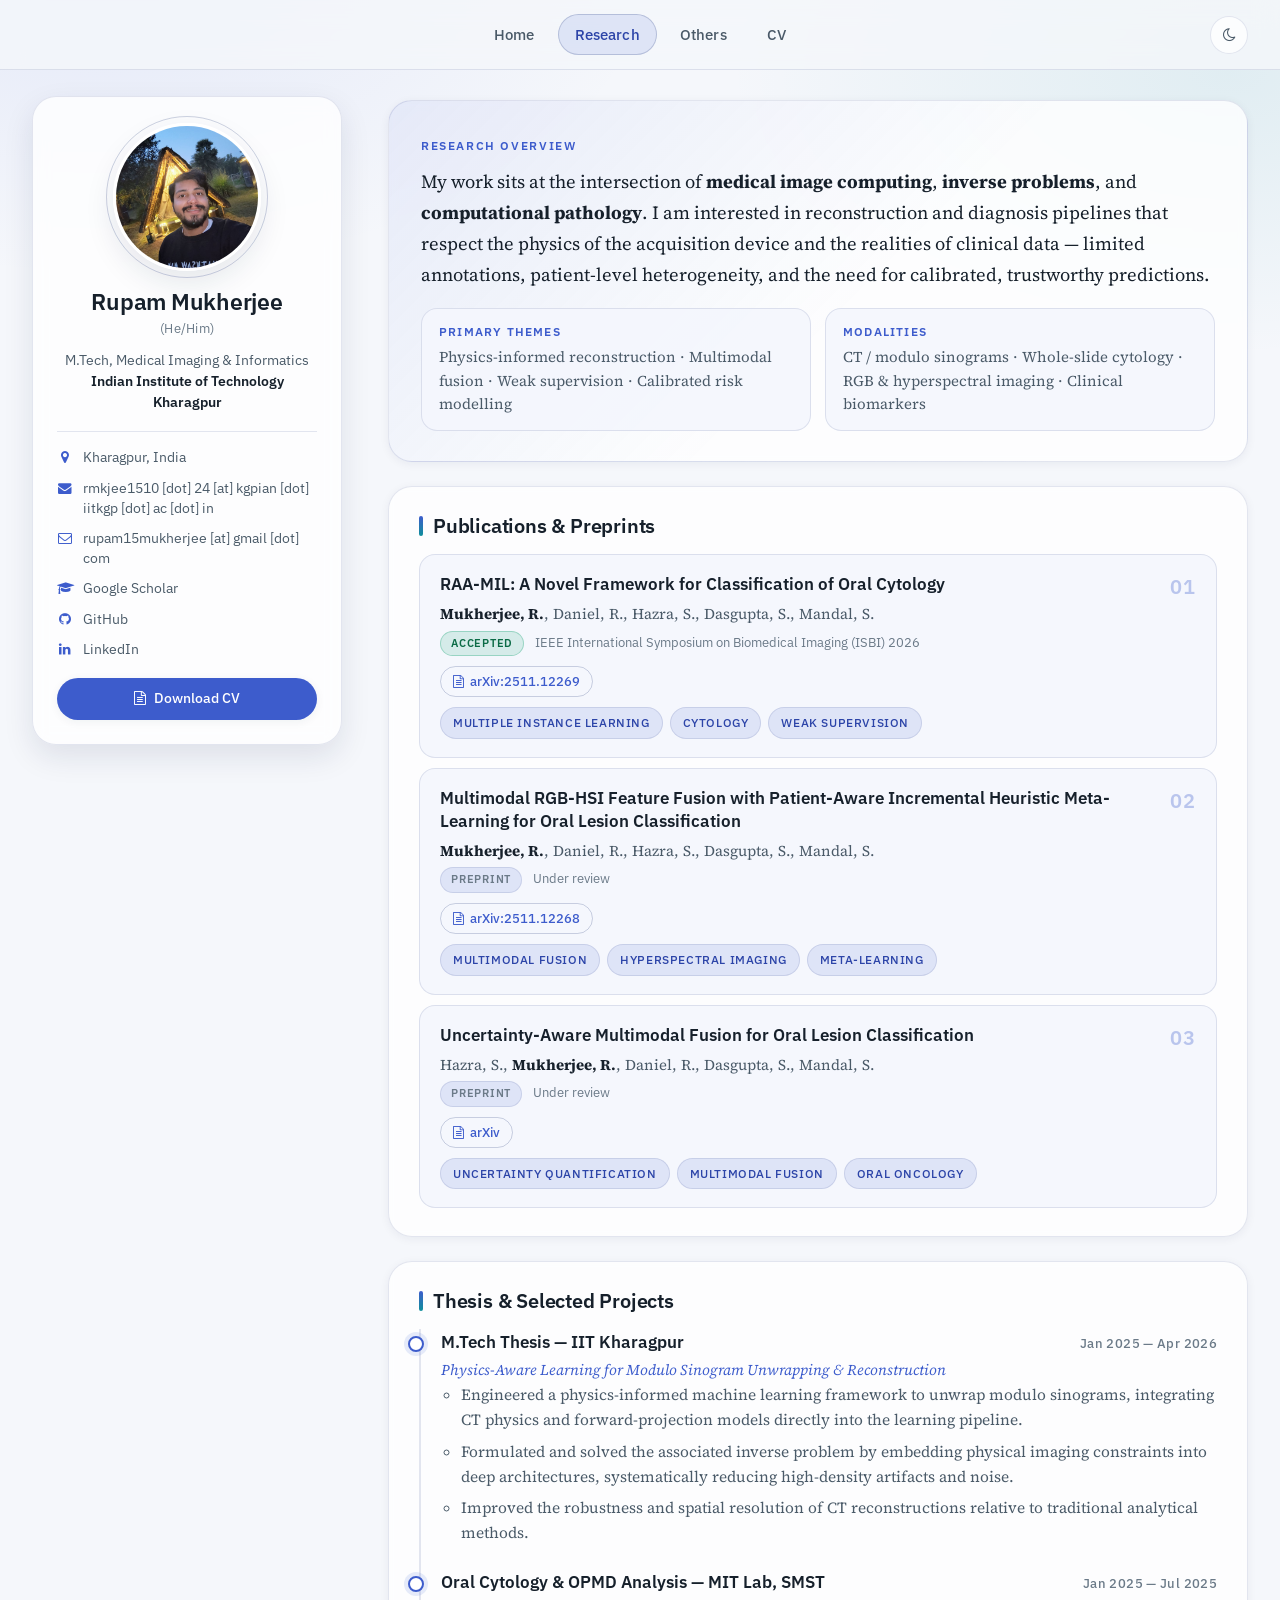
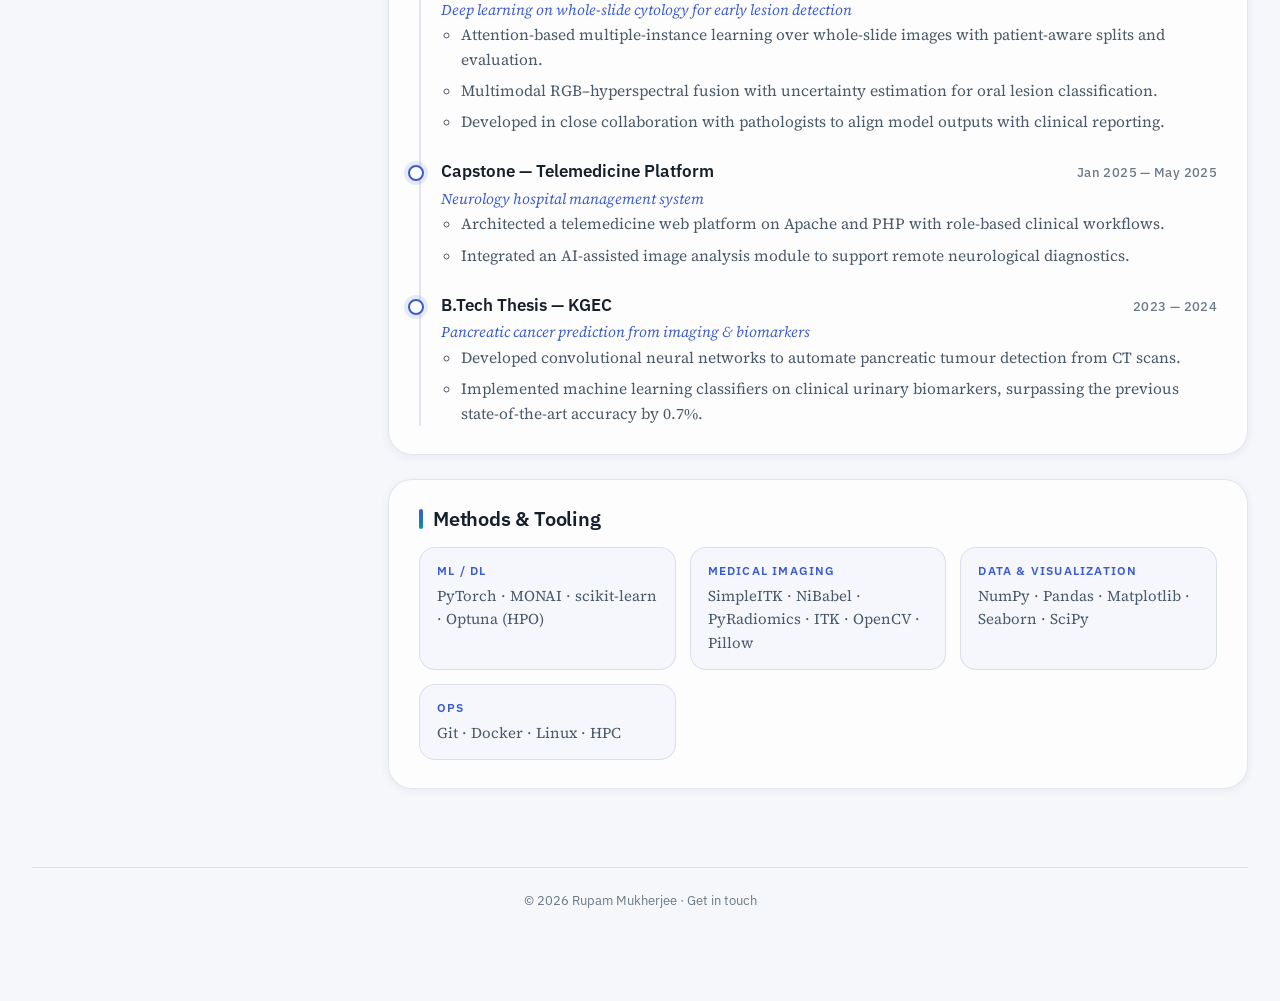
==== research.html @ 08d84c30 "Academic website: responsive redesign with light/dark themes Static personal site for Rupam Mukherje" ====
<!DOCTYPE html>
<html lang="en" data-theme="light">
<head>
    <meta charset="UTF-8">
    <meta name="viewport" content="width=device-width, initial-scale=1">
    <title>Research — Rupam Mukherjee</title>
    <meta name="description" content="Publications, thesis work, and projects by Rupam Mukherjee in medical image computing, inverse problems, and computational pathology.">
    <link rel="stylesheet" href="https://cdnjs.cloudflare.com/ajax/libs/font-awesome/4.7.0/css/font-awesome.min.css">
    <link rel="preconnect" href="https://fonts.googleapis.com">
    <link rel="preconnect" href="https://fonts.gstatic.com" crossorigin>
    <link href="https://fonts.googleapis.com/css2?family=IBM+Plex+Sans:wght@400;500;600&family=Source+Serif+4:opsz,wght@8..60,400;8..60,600;8..60,700&display=swap" rel="stylesheet">
    <link rel="stylesheet" href="style.css">
    <link rel="icon" href="Rupam_Mukherjee.png" type="image/x-icon">
    <script>
        (function () {
            var stored = localStorage.getItem("theme");
            var prefersDark = window.matchMedia && window.matchMedia("(prefers-color-scheme: dark)").matches;
            document.documentElement.setAttribute("data-theme", stored || (prefersDark ? "dark" : "light"));
        })();
    </script>
</head>
<body>
    <header class="topbar">
        <nav class="navbar">
            <ul>
                <li><a href="index.html">Home</a></li>
                <li><a href="research.html" class="active">Research</a></li>
                <li><a href="others.html">Others</a></li>
                <li><a href="Rupam_Mukherjee_CV.pdf" target="_blank" rel="noopener">CV</a></li>
            </ul>
        </nav>
        <button class="theme-toggle" id="themeToggle" type="button" aria-label="Toggle colour theme">
            <i class="fa fa-moon-o" aria-hidden="true"></i>
        </button>
    </header>

    <div class="layout">
        <aside class="sidebar">
            <img src="avatar.jpg" alt="Portrait of Rupam Mukherjee" class="profile-img">
            <div class="sidebar-id">
                <h1>Rupam Mukherjee</h1>
                <span class="pronouns">(He/Him)</span>
                <p class="affiliation">
                    M.Tech, Medical Imaging &amp; Informatics<br>
                    <strong>Indian Institute of Technology Kharagpur</strong>
                </p>
            </div>

            <ul class="contact">
                <li><i class="fa fa-map-marker" aria-hidden="true"></i> Kharagpur, India</li>
                <li><i class="fa fa-envelope" aria-hidden="true"></i> rmkjee1510 [dot] 24 [at] kgpian [dot] iitkgp [dot] ac [dot] in</li>
                <li><i class="fa fa-envelope-o" aria-hidden="true"></i> rupam15mukherjee [at] gmail [dot] com</li>
                <li><i class="fa fa-graduation-cap" aria-hidden="true"></i>
                    <a href="https://scholar.google.co.in/citations?user=vGCmebAAAAAJ&hl=en" class="link" target="_blank" rel="noopener">Google Scholar</a></li>
                <li><i class="fa fa-github" aria-hidden="true"></i>
                    <a href="https://github.com/rmkjee1510" class="link" target="_blank" rel="noopener">GitHub</a></li>
                <li><i class="fa fa-linkedin" aria-hidden="true"></i>
                    <a href="https://www.linkedin.com/in/rmkjee1510/" class="link" target="_blank" rel="noopener">LinkedIn</a></li>
            </ul>

            <a class="sidebar-cta" href="Rupam_Mukherjee_CV.pdf" target="_blank" rel="noopener">
                <i class="fa fa-file-text-o" aria-hidden="true"></i> Download CV
            </a>
        </aside>

        <main class="main-content">
            <!-- ===================== RESEARCH OVERVIEW ===================== -->
            <section class="card hero reveal">
                <span class="eyebrow">Research Overview</span>
                <p>
                    My work sits at the intersection of <strong>medical image computing</strong>,
                    <strong>inverse problems</strong>, and <strong>computational pathology</strong>.
                    I am interested in reconstruction and diagnosis pipelines that respect the physics
                    of the acquisition device and the realities of clinical data — limited annotations,
                    patient-level heterogeneity, and the need for calibrated, trustworthy predictions.
                </p>
                <div class="grid" style="margin-top:18px;">
                    <div class="grid-item">
                        <h3>Primary Themes</h3>
                        Physics-informed reconstruction · Multimodal fusion · Weak supervision · Calibrated risk modelling
                    </div>
                    <div class="grid-item">
                        <h3>Modalities</h3>
                        CT / modulo sinograms · Whole-slide cytology · RGB &amp; hyperspectral imaging · Clinical biomarkers
                    </div>
                </div>
            </section>

            <!-- ===================== PUBLICATIONS ===================== -->
            <section class="card reveal">
                <h2>Publications &amp; Preprints</h2>
                <ol class="pub-list">
                    <li class="pub-item">
                        <div class="pub-title">RAA-MIL: A Novel Framework for Classification of Oral Cytology</div>
                        <div class="pub-authors"><strong>Mukherjee, R.</strong>, Daniel, R., Hazra, S., Dasgupta, S., Mandal, S.</div>
                        <div class="pub-meta"><span class="badge">Accepted</span> IEEE International Symposium on Biomedical Imaging (ISBI) 2026</div>
                        <div class="pub-links">
                            <a href="https://arxiv.org/abs/2511.12269" target="_blank" rel="noopener">
                                <i class="fa fa-file-text-o" aria-hidden="true"></i> arXiv:2511.12269</a>
                        </div>
                        <div class="pub-tags">
                            <span class="tag">Multiple instance learning</span>
                            <span class="tag">Cytology</span>
                            <span class="tag">Weak supervision</span>
                        </div>
                    </li>
                    <li class="pub-item">
                        <div class="pub-title">Multimodal RGB-HSI Feature Fusion with Patient-Aware Incremental Heuristic Meta-Learning for Oral Lesion Classification</div>
                        <div class="pub-authors"><strong>Mukherjee, R.</strong>, Daniel, R., Hazra, S., Dasgupta, S., Mandal, S.</div>
                        <div class="pub-meta"><span class="badge badge-muted">Preprint</span> Under review</div>
                        <div class="pub-links">
                            <a href="https://arxiv.org/abs/2511.12268" target="_blank" rel="noopener">
                                <i class="fa fa-file-text-o" aria-hidden="true"></i> arXiv:2511.12268</a>
                        </div>
                        <div class="pub-tags">
                            <span class="tag">Multimodal fusion</span>
                            <span class="tag">Hyperspectral imaging</span>
                            <span class="tag">Meta-learning</span>
                        </div>
                    </li>
                    <li class="pub-item">
                        <div class="pub-title">Uncertainty-Aware Multimodal Fusion for Oral Lesion Classification</div>
                        <div class="pub-authors">Hazra, S., <strong>Mukherjee, R.</strong>, Daniel, R., Dasgupta, S., Mandal, S.</div>
                        <div class="pub-meta"><span class="badge badge-muted">Preprint</span> Under review</div>
                        <div class="pub-links">
                            <a href="https://arxiv.org/abs/2511.12268" target="_blank" rel="noopener">
                                <i class="fa fa-file-text-o" aria-hidden="true"></i> arXiv</a>
                        </div>
                        <div class="pub-tags">
                            <span class="tag">Uncertainty quantification</span>
                            <span class="tag">Multimodal fusion</span>
                            <span class="tag">Oral oncology</span>
                        </div>
                    </li>
                </ol>
            </section>

            <!-- ===================== THESIS & PROJECTS ===================== -->
            <section class="card reveal">
                <h2>Thesis &amp; Selected Projects</h2>
                <ul class="timeline">
                    <li>
                        <div class="entry-head">
                            <span class="entry-title">M.Tech Thesis — IIT Kharagpur</span>
                            <span class="entry-date">Jan 2025 — Apr 2026</span>
                        </div>
                        <div class="entry-sub">Physics-Aware Learning for Modulo Sinogram Unwrapping &amp; Reconstruction</div>
                        <ul class="entry-points">
                            <li>Engineered a physics-informed machine learning framework to unwrap modulo sinograms, integrating CT physics and forward-projection models directly into the learning pipeline.</li>
                            <li>Formulated and solved the associated inverse problem by embedding physical imaging constraints into deep architectures, systematically reducing high-density artifacts and noise.</li>
                            <li>Improved the robustness and spatial resolution of CT reconstructions relative to traditional analytical methods.</li>
                        </ul>
                    </li>
                    <li>
                        <div class="entry-head">
                            <span class="entry-title">Oral Cytology &amp; OPMD Analysis — MIT Lab, SMST</span>
                            <span class="entry-date">Jan 2025 — Jul 2025</span>
                        </div>
                        <div class="entry-sub">Deep learning on whole-slide cytology for early lesion detection</div>
                        <ul class="entry-points">
                            <li>Attention-based multiple-instance learning over whole-slide images with patient-aware splits and evaluation.</li>
                            <li>Multimodal RGB–hyperspectral fusion with uncertainty estimation for oral lesion classification.</li>
                            <li>Developed in close collaboration with pathologists to align model outputs with clinical reporting.</li>
                        </ul>
                    </li>
                    <li>
                        <div class="entry-head">
                            <span class="entry-title">Capstone — Telemedicine Platform</span>
                            <span class="entry-date">Jan 2025 — May 2025</span>
                        </div>
                        <div class="entry-sub">Neurology hospital management system</div>
                        <ul class="entry-points">
                            <li>Architected a telemedicine web platform on Apache and PHP with role-based clinical workflows.</li>
                            <li>Integrated an AI-assisted image analysis module to support remote neurological diagnostics.</li>
                        </ul>
                    </li>
                    <li>
                        <div class="entry-head">
                            <span class="entry-title">B.Tech Thesis — KGEC</span>
                            <span class="entry-date">2023 — 2024</span>
                        </div>
                        <div class="entry-sub">Pancreatic cancer prediction from imaging &amp; biomarkers</div>
                        <ul class="entry-points">
                            <li>Developed convolutional neural networks to automate pancreatic tumour detection from CT scans.</li>
                            <li>Implemented machine learning classifiers on clinical urinary biomarkers, surpassing the previous state-of-the-art accuracy by 0.7%.</li>
                        </ul>
                    </li>
                </ul>
            </section>

            <!-- ===================== METHODS & TOOLING ===================== -->
            <section class="card reveal">
                <h2>Methods &amp; Tooling</h2>
                <div class="grid">
                    <div class="grid-item">
                        <h3>ML / DL</h3>
                        PyTorch · MONAI · scikit-learn · Optuna (HPO)
                    </div>
                    <div class="grid-item">
                        <h3>Medical Imaging</h3>
                        SimpleITK · NiBabel · PyRadiomics · ITK · OpenCV · Pillow
                    </div>
                    <div class="grid-item">
                        <h3>Data &amp; Visualization</h3>
                        NumPy · Pandas · Matplotlib · Seaborn · SciPy
                    </div>
                    <div class="grid-item">
                        <h3>Ops</h3>
                        Git · Docker · Linux · HPC
                    </div>
                </div>
            </section>
        </main>

        <footer class="site-footer">
            © 2026 Rupam Mukherjee ·
            <a href="mailto:rupam15mukherjee@gmail.com">Get in touch</a>
        </footer>
    </div>

    <script src="site.js"></script>
</body>
</html>
---- style.css ----
/* =========================================================
   Rupam Mukherjee — academic site
   Design tokens, layout, components
   ========================================================= */

/* ---------------- Tokens ---------------- */
:root {
    --bg: #f5f7fb;
    --bg-tint-a: rgba(79, 108, 220, 0.10);
    --bg-tint-b: rgba(16, 137, 152, 0.09);
    --surface: rgba(255, 255, 255, 0.78);
    --surface-solid: #ffffff;
    --surface-soft: rgba(244, 247, 253, 0.9);
    --border: rgba(35, 55, 120, 0.12);
    --border-strong: rgba(35, 55, 120, 0.22);
    --text: #16202b;
    --text-soft: #4a5a68;
    --text-muted: #6b7a88;
    --accent: #3d5ccc;
    --accent-strong: #2c44a8;
    --accent-soft: rgba(61, 92, 204, 0.12);
    --accent-2: #0f8f9b;
    --shadow-sm: 0 2px 10px rgba(20, 32, 66, 0.06);
    --shadow-md: 0 12px 30px rgba(20, 32, 66, 0.10);
    --shadow-lg: 0 22px 55px rgba(20, 32, 66, 0.16);
    --radius-sm: 10px;
    --radius: 16px;
    --radius-lg: 24px;
    --sans: "IBM Plex Sans", "Helvetica Neue", Arial, sans-serif;
    --serif: "Source Serif 4", Georgia, "Times New Roman", serif;
    --sidebar-w: 310px;
    --gutter: 46px;
}

html[data-theme="dark"] {
    --bg: #0d1219;
    --bg-tint-a: rgba(97, 132, 255, 0.14);
    --bg-tint-b: rgba(20, 168, 184, 0.10);
    --surface: rgba(23, 31, 43, 0.82);
    --surface-solid: #161e2a;
    --surface-soft: rgba(17, 24, 34, 0.85);
    --border: rgba(140, 170, 235, 0.16);
    --border-strong: rgba(140, 170, 235, 0.30);
    --text: #e6ecf5;
    --text-soft: #b3c0d1;
    --text-muted: #8b9bb0;
    --accent: #8aa6ff;
    --accent-strong: #a9beff;
    --accent-soft: rgba(138, 166, 255, 0.14);
    --accent-2: #4fd2df;
    --shadow-sm: 0 2px 10px rgba(0, 0, 0, 0.35);
    --shadow-md: 0 14px 34px rgba(0, 0, 0, 0.45);
    --shadow-lg: 0 26px 60px rgba(0, 0, 0, 0.55);
}

/* ---------------- Base ---------------- */
* { box-sizing: border-box; }

html { scroll-behavior: smooth; }

body {
    margin: 0;
    padding: 0;
    min-height: 100vh;
    font-family: var(--serif);
    font-size: 17px;
    line-height: 1.62;
    color: var(--text);
    background-color: var(--bg);
    background-image:
        radial-gradient(820px 460px at 8% -4%, var(--bg-tint-a), transparent 68%),
        radial-gradient(760px 430px at 96% 8%, var(--bg-tint-b), transparent 66%);
    background-attachment: fixed;
    -webkit-font-smoothing: antialiased;
    transition: background-color .3s ease, color .3s ease;
}

h1, h2, h3, h4 {
    font-family: var(--sans);
    font-weight: 600;
    line-height: 1.25;
    color: var(--text);
}

a { color: var(--accent); }

p { margin: 0 0 14px; }
p:last-child { margin-bottom: 0; }

code {
    font-family: "SFMono-Regular", Menlo, Consolas, monospace;
    font-size: 0.86em;
    background: var(--accent-soft);
    color: var(--accent-strong);
    padding: 1px 6px;
    border-radius: 6px;
}

::selection { background: var(--accent-soft); }

/* ---------------- Layout shell ---------------- */
.layout {
    display: grid;
    grid-template-columns: var(--sidebar-w) minmax(0, 1fr);
    gap: var(--gutter);
    max-width: 1280px;
    margin: 0 auto;
    padding: 26px 32px 90px;
}

.main-content { min-width: 0; padding-top: 4px; }

/* ---------------- Top bar ---------------- */
.topbar {
    position: sticky;
    top: 0;
    z-index: 60;
    display: flex;
    align-items: center;
    justify-content: center;
    gap: 12px;
    padding: 14px 32px;
    background: var(--bg);
    background: color-mix(in srgb, var(--bg) 82%, transparent);
    backdrop-filter: blur(12px);
    -webkit-backdrop-filter: blur(12px);
    border-bottom: 1px solid var(--border);
}

.navbar ul {
    display: flex;
    flex-wrap: wrap;
    justify-content: center;
    gap: 6px;
    list-style: none;
    margin: 0;
    padding: 0;
}

.navbar a {
    display: inline-block;
    font-family: var(--sans);
    font-size: 14.5px;
    font-weight: 500;
    letter-spacing: 0.01em;
    text-decoration: none;
    color: var(--text-soft);
    padding: 8px 16px;
    border-radius: 999px;
    border: 1px solid transparent;
    transition: color .2s ease, background-color .2s ease, border-color .2s ease;
}

.navbar a:hover {
    color: var(--accent-strong);
    background: var(--accent-soft);
}

.navbar a.active {
    color: var(--accent-strong);
    background: var(--accent-soft);
    border-color: var(--border-strong);
}

.theme-toggle {
    position: absolute;
    right: 32px;
    display: inline-flex;
    align-items: center;
    justify-content: center;
    width: 38px;
    height: 38px;
    font-size: 15px;
    color: var(--text-soft);
    background: var(--surface);
    border: 1px solid var(--border);
    border-radius: 50%;
    cursor: pointer;
    transition: color .2s ease, border-color .2s ease, transform .2s ease;
}

.theme-toggle:hover {
    color: var(--accent);
    border-color: var(--border-strong);
    transform: rotate(-15deg);
}

html[data-theme="dark"] .theme-toggle .fa-moon-o::before { content: "\f185"; }

/* ---------------- Sidebar ---------------- */
.sidebar {
    position: sticky;
    top: 92px;
    align-self: start;
    padding: 26px 24px 24px;
    background: var(--surface);
    border: 1px solid var(--border);
    border-radius: var(--radius-lg);
    box-shadow: var(--shadow-md);
    backdrop-filter: blur(8px);
    -webkit-backdrop-filter: blur(8px);
    font-family: var(--sans);
    text-align: center;
}

.profile-img {
    display: block;
    width: 148px;
    height: 148px;
    margin: 0 auto 16px;
    object-fit: cover;
    border-radius: 50%;
    border: 3px solid var(--surface-solid);
    box-shadow: var(--shadow-md);
    outline: 1px solid var(--border-strong);
    outline-offset: 6px;
}

.sidebar h1 {
    margin: 0 0 2px;
    font-size: 23px;
    letter-spacing: -0.01em;
}

.pronouns {
    display: block;
    font-size: 12.5px;
    color: var(--text-muted);
    letter-spacing: 0.02em;
}

.affiliation {
    margin: 12px 0 0;
    font-size: 14px;
    line-height: 1.5;
    color: var(--text-soft);
}

.affiliation strong { color: var(--text); font-weight: 600; }

.contact {
    list-style: none;
    margin: 18px 0 0;
    padding: 16px 0 0;
    border-top: 1px solid var(--border);
    text-align: left;
}

.contact li {
    display: flex;
    align-items: flex-start;
    gap: 10px;
    margin-bottom: 11px;
    font-size: 13.5px;
    line-height: 1.45;
    color: var(--text-soft);
    word-break: break-word;
}

.contact li:last-child { margin-bottom: 0; }

.contact li i {
    width: 16px;
    margin-top: 3px;
    text-align: center;
    color: var(--accent);
    flex-shrink: 0;
}

.link {
    color: var(--text-soft);
    text-decoration: none;
    transition: color .2s ease;
}

.link:hover { color: var(--accent); }

.sidebar-cta {
    display: inline-flex;
    align-items: center;
    justify-content: center;
    gap: 8px;
    width: 100%;
    margin-top: 18px;
    padding: 10px 14px;
    font-family: var(--sans);
    font-size: 13.5px;
    font-weight: 500;
    text-decoration: none;
    color: var(--surface-solid);
    background: var(--accent);
    border-radius: 999px;
    box-shadow: var(--shadow-sm);
    transition: background-color .2s ease, transform .2s ease;
}

html[data-theme="dark"] .sidebar-cta { color: #0d1219; }

.sidebar-cta:hover { background: var(--accent-strong); transform: translateY(-2px); }

/* ---------------- Cards / sections ---------------- */
.card {
    position: relative;
    padding: 26px 30px 28px;
    margin-bottom: 24px;
    background: var(--surface);
    border: 1px solid var(--border);
    border-radius: var(--radius-lg);
    box-shadow: var(--shadow-sm);
    backdrop-filter: blur(4px);
    -webkit-backdrop-filter: blur(4px);
    transition: box-shadow .25s ease, border-color .25s ease, transform .25s ease;
}

.card:hover {
    box-shadow: var(--shadow-md);
    border-color: var(--border-strong);
}

.card h2 {
    display: flex;
    align-items: center;
    gap: 10px;
    margin: 0 0 16px;
    font-size: 20px;
    letter-spacing: -0.01em;
}

.card h2::before {
    content: "";
    width: 4px;
    height: 20px;
    border-radius: 3px;
    background: linear-gradient(180deg, var(--accent), var(--accent-2));
    flex-shrink: 0;
}

.card ul {
    margin: 0;
    padding-left: 20px;
}

.card li { margin-bottom: 10px; }
.card li:last-child { margin-bottom: 0; }

/* ---------------- Hero / bio ---------------- */
.hero {
    padding: 30px 32px 30px;
    background:
        linear-gradient(135deg, var(--accent-soft), transparent 55%),
        var(--surface);
}

.eyebrow {
    display: inline-block;
    margin-bottom: 10px;
    font-family: var(--sans);
    font-size: 11.5px;
    font-weight: 600;
    letter-spacing: 0.14em;
    text-transform: uppercase;
    color: var(--accent);
}

.hero p {
    font-size: 18.5px;
    line-height: 1.68;
    color: var(--text);
}

.hero .drop-cap {
    float: left;
    font-family: var(--sans);
    font-size: 54px;
    font-weight: 600;
    line-height: 0.86;
    padding: 4px 10px 0 0;
    color: var(--accent);
}

/* ---------------- Interest chips ---------------- */
.chips {
    display: flex;
    flex-wrap: wrap;
    gap: 8px;
    list-style: none;
    margin: 0;
    padding: 0;
}

.chips li,
.tag {
    font-family: var(--sans);
    font-size: 12px;
    font-weight: 500;
    letter-spacing: 0.05em;
    text-transform: uppercase;
    color: var(--accent-strong);
    background: var(--accent-soft);
    border: 1px solid var(--border);
    padding: 5px 12px;
    border-radius: 999px;
    margin: 0;
}

/* ---------------- Timeline (education / experience) ---------------- */
.timeline {
    list-style: none;
    margin: 0;
    padding: 0 0 0 26px;
    border-left: 2px solid var(--border);
}

.timeline > li {
    position: relative;
    padding-bottom: 24px;
    margin-bottom: 0;
}

.timeline > li:last-child { padding-bottom: 0; }

.timeline > li::before {
    content: "";
    position: absolute;
    left: -33px;
    top: 7px;
    width: 12px;
    height: 12px;
    border-radius: 50%;
    background: var(--surface-solid);
    border: 2.5px solid var(--accent);
    box-shadow: 0 0 0 4px var(--accent-soft);
}

.entry-head {
    display: flex;
    flex-wrap: wrap;
    align-items: baseline;
    justify-content: space-between;
    gap: 6px 16px;
}

.entry-title {
    font-family: var(--sans);
    font-size: 16.5px;
    font-weight: 600;
    color: var(--text);
}

.entry-date {
    font-family: var(--sans);
    font-size: 12.5px;
    font-weight: 500;
    letter-spacing: 0.03em;
    color: var(--text-muted);
    white-space: nowrap;
}

.entry-sub {
    font-size: 15px;
    font-style: italic;
    color: var(--accent);
    margin-top: 2px;
}

.entry-meta {
    font-family: var(--sans);
    font-size: 13px;
    color: var(--text-muted);
    margin-top: 2px;
}

.entry-points {
    margin: 8px 0 0;
    padding-left: 18px;
    font-size: 15.5px;
    color: var(--text-soft);
}

.entry-points li { margin-bottom: 6px; }

/* ---------------- Publications ---------------- */
.pub-list {
    counter-reset: pub;
    list-style: none;
    margin: 0;
    padding: 0;
}

.pub-item {
    position: relative;
    padding: 18px 60px 18px 20px;
    margin-bottom: 14px;
    background: var(--surface-soft);
    border: 1px solid var(--border);
    border-radius: var(--radius);
    transition: transform .2s ease, border-color .2s ease, box-shadow .2s ease;
}

.pub-item:last-child { margin-bottom: 0; }

.pub-item:hover {
    transform: translateY(-2px);
    border-color: var(--border-strong);
    box-shadow: var(--shadow-sm);
}

.pub-item::before {
    counter-increment: pub;
    content: counter(pub, decimal-leading-zero);
    position: absolute;
    top: 16px;
    right: 20px;
    font-family: var(--sans);
    font-size: 20px;
    font-weight: 600;
    letter-spacing: 0.04em;
    color: var(--accent);
    opacity: 0.32;
}

.pub-title {
    font-family: var(--sans);
    font-weight: 600;
    font-size: 16.5px;
    line-height: 1.4;
    margin-bottom: 6px;
}

.pub-authors {
    font-size: 15px;
    color: var(--text-soft);
    margin-bottom: 4px;
}

.pub-authors strong { color: var(--text); }

.pub-meta {
    font-family: var(--sans);
    font-size: 13px;
    color: var(--text-muted);
    margin-bottom: 10px;
}

.badge {
    display: inline-block;
    font-family: var(--sans);
    font-size: 11px;
    font-weight: 600;
    letter-spacing: 0.07em;
    text-transform: uppercase;
    color: #0b6b46;
    background: rgba(16, 160, 110, 0.14);
    border: 1px solid rgba(16, 160, 110, 0.3);
    padding: 3px 10px;
    border-radius: 999px;
    margin-right: 8px;
}

html[data-theme="dark"] .badge {
    color: #6ee7b0;
    background: rgba(16, 185, 129, 0.14);
    border-color: rgba(110, 231, 176, 0.32);
}

.badge.badge-muted {
    color: var(--text-muted);
    background: var(--accent-soft);
    border-color: var(--border);
}

.pub-links { margin-bottom: 10px; }

.pub-links a {
    display: inline-flex;
    align-items: center;
    gap: 6px;
    font-family: var(--sans);
    font-size: 13px;
    font-weight: 500;
    text-decoration: none;
    color: var(--accent);
    border: 1px solid var(--border-strong);
    border-radius: 999px;
    padding: 4px 12px;
    margin-right: 8px;
    transition: background-color .2s ease, color .2s ease;
}

.pub-links a:hover {
    background: var(--accent);
    color: var(--surface-solid);
}

html[data-theme="dark"] .pub-links a:hover { color: #0d1219; }

.pub-tags { display: flex; flex-wrap: wrap; gap: 7px; }

/* ---------------- Grids ---------------- */
.grid {
    display: grid;
    grid-template-columns: repeat(auto-fit, minmax(230px, 1fr));
    gap: 14px;
}

.grid-item {
    padding: 15px 17px;
    background: var(--surface-soft);
    border: 1px solid var(--border);
    border-radius: var(--radius);
    font-size: 15px;
    color: var(--text-soft);
    line-height: 1.55;
}

.grid-item h3 {
    margin: 0 0 6px;
    font-size: 12px;
    font-weight: 600;
    letter-spacing: 0.1em;
    text-transform: uppercase;
    color: var(--accent);
}

/* Achievement stat cards */
.stat-grid {
    display: grid;
    grid-template-columns: repeat(auto-fit, minmax(180px, 1fr));
    gap: 14px;
}

.stat {
    padding: 16px 18px;
    background: var(--surface-soft);
    border: 1px solid var(--border);
    border-radius: var(--radius);
    text-align: left;
}

.stat-value {
    font-family: var(--sans);
    font-size: 22px;
    font-weight: 600;
    color: var(--accent);
    letter-spacing: -0.01em;
}

.stat-label {
    font-size: 14px;
    color: var(--text-soft);
    margin-top: 2px;
    line-height: 1.45;
}

/* ---------------- Footer ---------------- */
.site-footer {
    grid-column: 1 / -1;
    margin-top: 8px;
    padding-top: 22px;
    border-top: 1px solid var(--border);
    font-family: var(--sans);
    font-size: 13px;
    color: var(--text-muted);
    text-align: center;
}

.site-footer a { color: var(--text-muted); text-decoration: none; }
.site-footer a:hover { color: var(--accent); }

/* ---------------- Reveal animation ---------------- */
.reveal {
    opacity: 0;
    transform: translateY(14px);
    transition: opacity .55s ease, transform .55s ease;
}

.reveal.is-visible { opacity: 1; transform: none; }

@media (prefers-reduced-motion: reduce) {
    * { animation: none !important; transition-duration: .01ms !important; }
    .reveal { opacity: 1; transform: none; }
    html { scroll-behavior: auto; }
}

/* ---------------- Responsive ---------------- */
@media (max-width: 980px) {
    .layout {
        grid-template-columns: minmax(0, 1fr);
        gap: 24px;
        padding: 20px 20px 70px;
    }

    .sidebar {
        position: static;
        display: grid;
        grid-template-columns: 150px minmax(0, 1fr);
        gap: 8px 26px;
        align-items: center;
        text-align: left;
        padding: 22px;
    }

    .profile-img { margin: 0; grid-row: span 2; width: 130px; height: 130px; }
    .sidebar-id { grid-column: 2; }
    .contact { grid-column: 2; margin-top: 12px; padding-top: 12px; }
    .sidebar-cta { grid-column: 2; width: auto; justify-self: start; padding: 9px 20px; }
}

@media (max-width: 640px) {
    body { font-size: 16px; }

    .topbar { padding: 9px 12px; justify-content: space-between; gap: 6px; }
    .theme-toggle { position: static; width: 34px; height: 34px; flex-shrink: 0; }
    .navbar { flex: 1; }
    .navbar ul { gap: 2px; }
    .navbar a { padding: 7px 11px; font-size: 13px; }

    .layout { padding: 18px 14px 60px; }

    .sidebar {
        grid-template-columns: minmax(0, 1fr);
        justify-items: center;
        text-align: center;
    }

    .profile-img { grid-row: auto; width: 112px; height: 112px; }
    .sidebar h1 { font-size: 21px; }
    .sidebar-id, .contact, .sidebar-cta { grid-column: 1; }
    .contact { width: 100%; text-align: left; }
    .sidebar-cta { justify-self: stretch; }

    .card { padding: 20px 18px 22px; border-radius: var(--radius); }
    .hero { padding: 22px 18px; }
    .hero p { font-size: 17px; }
    .hero .drop-cap { font-size: 44px; }

    .pub-item { padding: 16px 16px 16px; }
    .pub-item::before { position: static; display: block; margin-bottom: 6px; font-size: 15px; }

    .timeline { padding-left: 20px; }
    .timeline > li::before { left: -27px; }
    .entry-date { white-space: normal; }
}
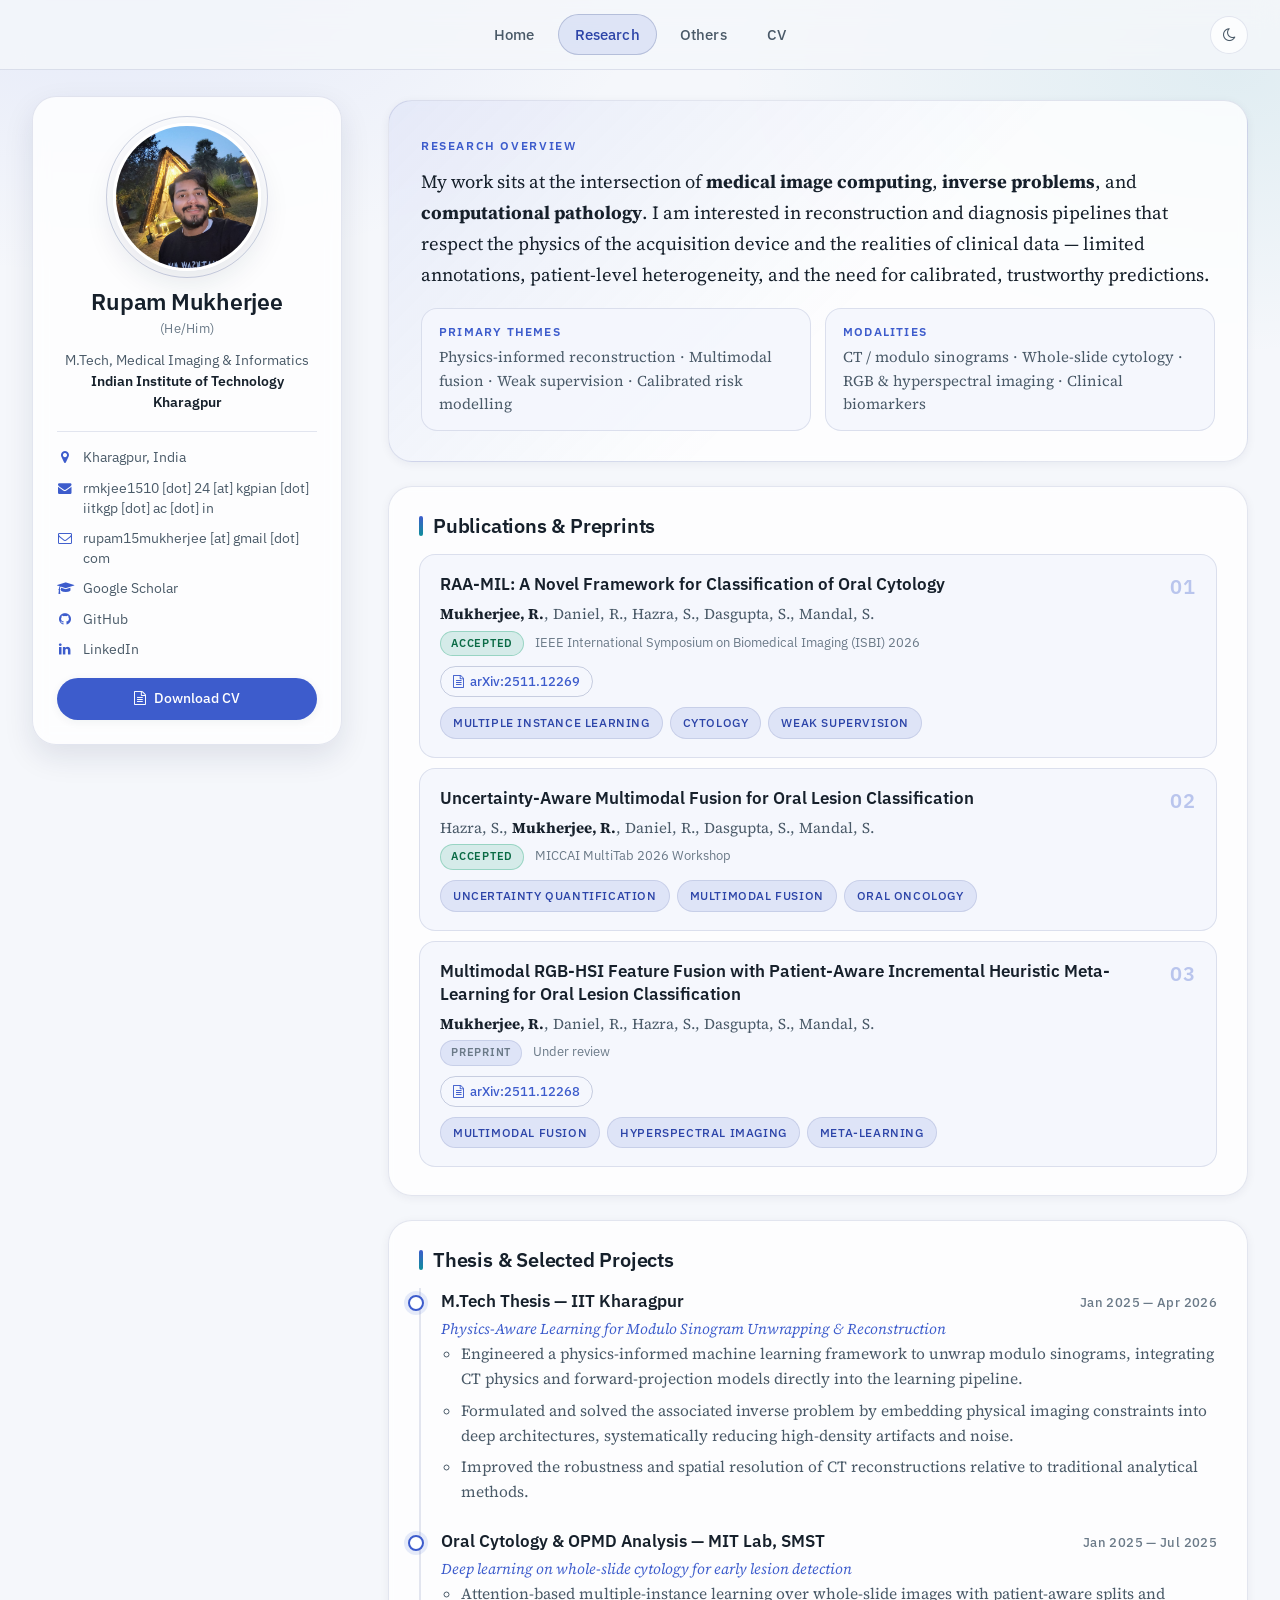
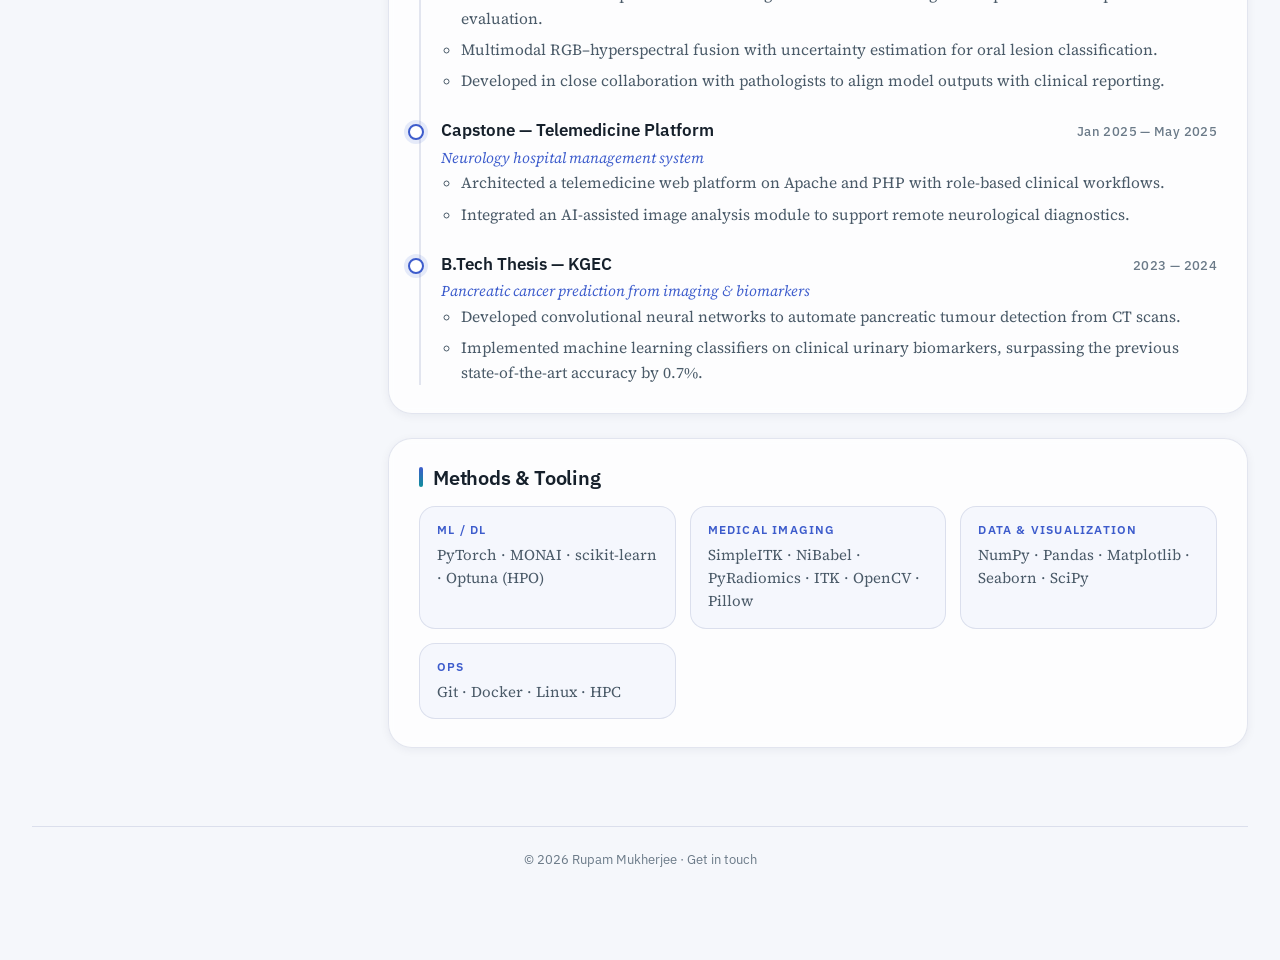
==== commit 560cb6b4: "Update research.html" ====
--- a/research.html
+++ b/research.html
@@ -105,6 +105,16 @@
                         </div>
                     </li>
                     <li class="pub-item">
+                        <div class="pub-title">Uncertainty-Aware Multimodal Fusion for Oral Lesion Classification</div>
+                        <div class="pub-authors">Hazra, S., <strong>Mukherjee, R.</strong>, Daniel, R., Dasgupta, S., Mandal, S.</div>
+                        <div class="pub-meta"><span class="badge badge-accepted">Accepted</span> MICCAI MultiTab 2026 Workshop</div>
+                        <div class="pub-tags">
+                            <span class="tag">Uncertainty quantification</span>
+                            <span class="tag">Multimodal fusion</span>
+                            <span class="tag">Oral oncology</span>
+                        </div>
+                    </li>
+                    <li class="pub-item">
                         <div class="pub-title">Multimodal RGB-HSI Feature Fusion with Patient-Aware Incremental Heuristic Meta-Learning for Oral Lesion Classification</div>
                         <div class="pub-authors"><strong>Mukherjee, R.</strong>, Daniel, R., Hazra, S., Dasgupta, S., Mandal, S.</div>
                         <div class="pub-meta"><span class="badge badge-muted">Preprint</span> Under review</div>
@@ -117,21 +127,7 @@
                             <span class="tag">Hyperspectral imaging</span>
                             <span class="tag">Meta-learning</span>
                         </div>
-                    </li>
-                    <li class="pub-item">
-                        <div class="pub-title">Uncertainty-Aware Multimodal Fusion for Oral Lesion Classification</div>
-                        <div class="pub-authors">Hazra, S., <strong>Mukherjee, R.</strong>, Daniel, R., Dasgupta, S., Mandal, S.</div>
-                        <div class="pub-meta"><span class="badge badge-muted">Preprint</span> Under review</div>
-                        <div class="pub-links">
-                            <a href="https://arxiv.org/abs/2511.12268" target="_blank" rel="noopener">
-                                <i class="fa fa-file-text-o" aria-hidden="true"></i> arXiv</a>
-                        </div>
-                        <div class="pub-tags">
-                            <span class="tag">Uncertainty quantification</span>
-                            <span class="tag">Multimodal fusion</span>
-                            <span class="tag">Oral oncology</span>
-                        </div>
-                    </li>
+                     </li>
                 </ol>
             </section>
 
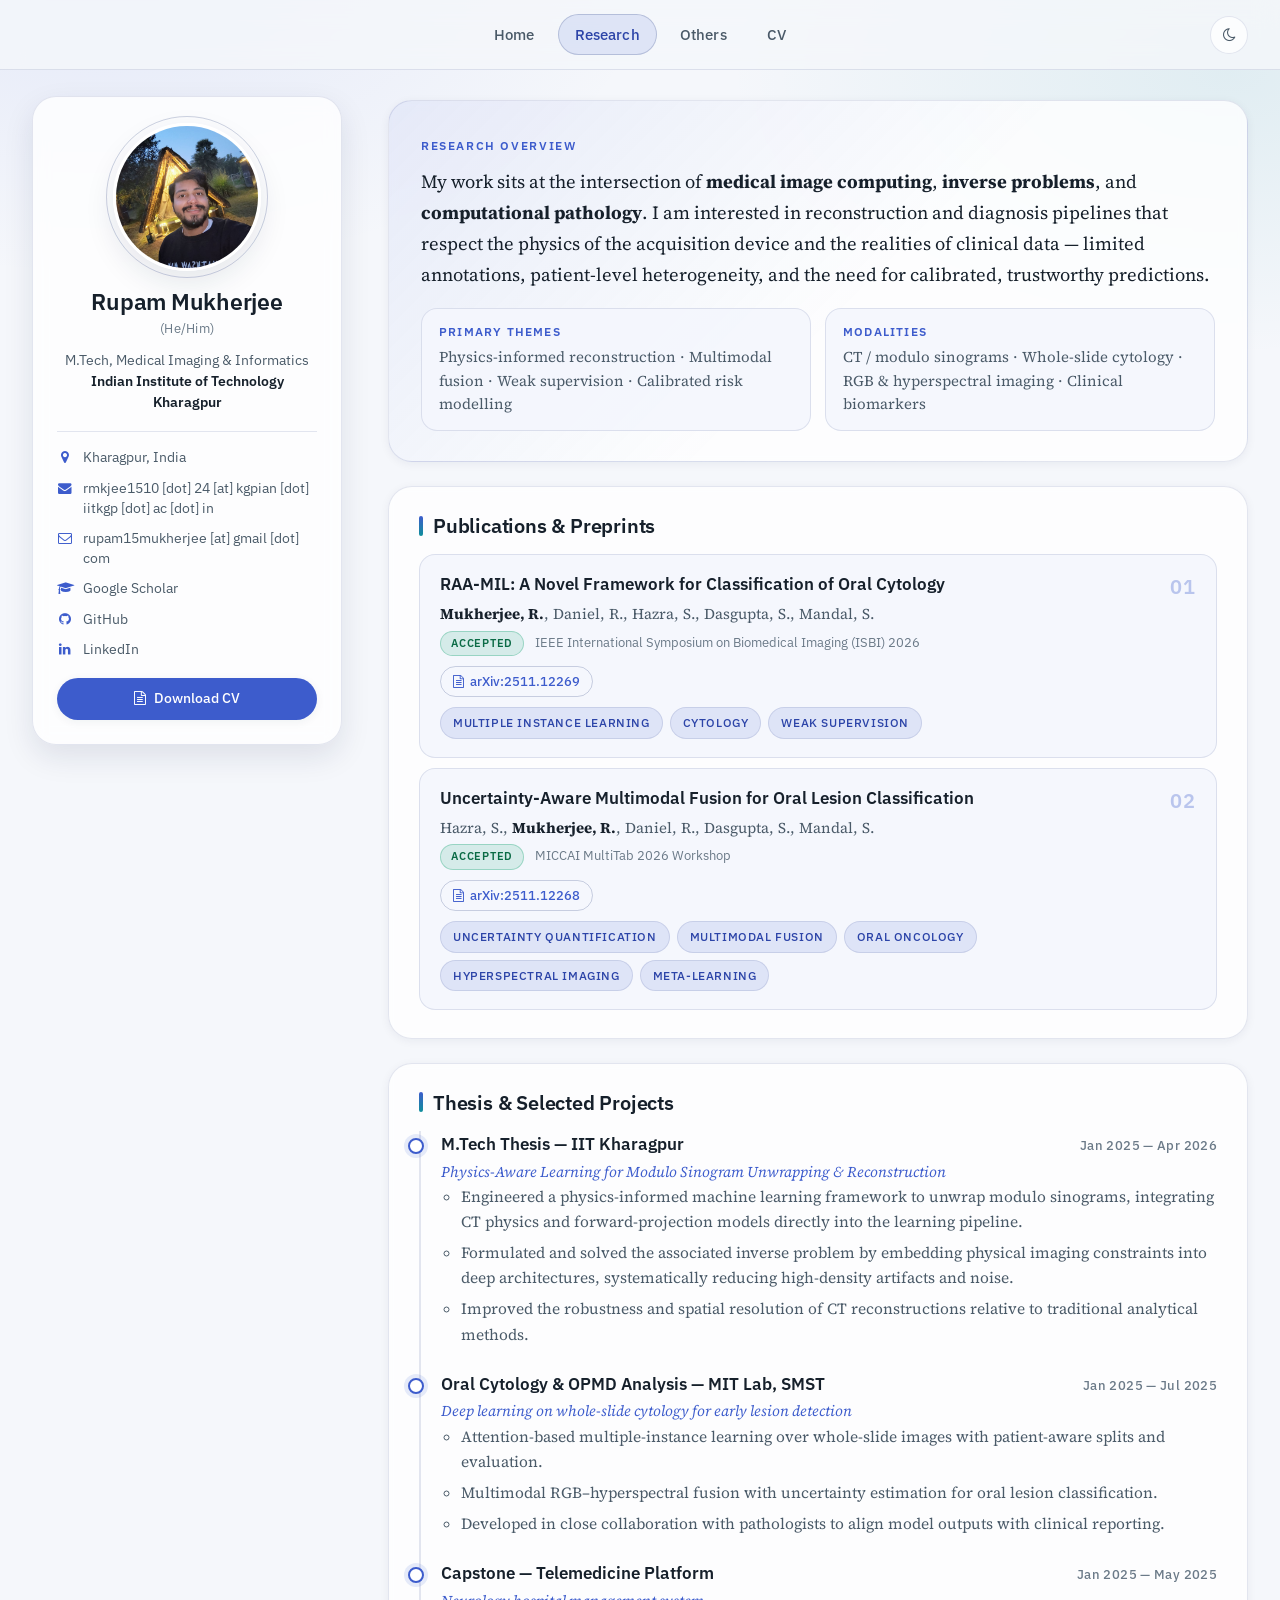
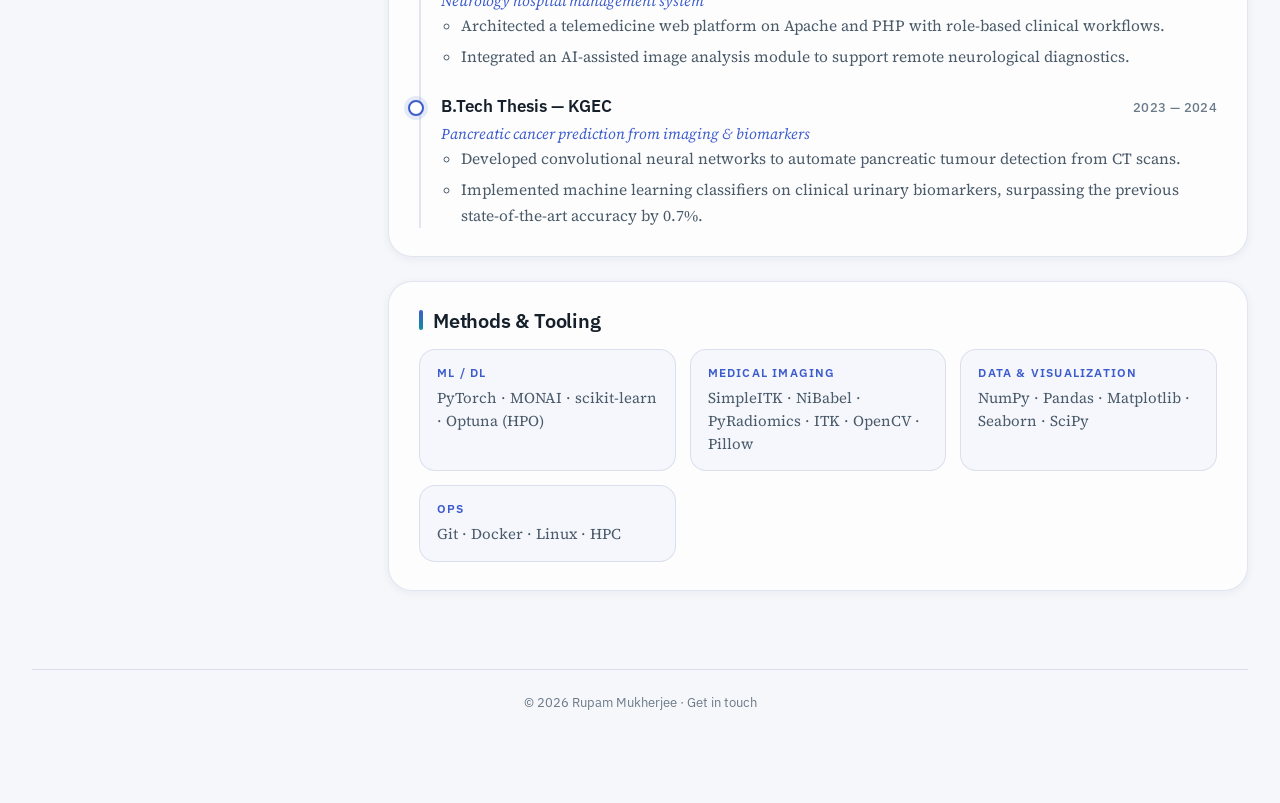
==== commit 28ab26fa: "Update research.html" ====
--- a/research.html
+++ b/research.html
@@ -108,26 +108,18 @@
                         <div class="pub-title">Uncertainty-Aware Multimodal Fusion for Oral Lesion Classification</div>
                         <div class="pub-authors">Hazra, S., <strong>Mukherjee, R.</strong>, Daniel, R., Dasgupta, S., Mandal, S.</div>
                         <div class="pub-meta"><span class="badge badge-accepted">Accepted</span> MICCAI MultiTab 2026 Workshop</div>
+                        <div class="pub-links">
+                            <a href="https://arxiv.org/abs/2511.12268" target="_blank" rel="noopener">
+                                <i class="fa fa-file-text-o" aria-hidden="true"></i> arXiv:2511.12268</a>
+                        </div>
                         <div class="pub-tags">
                             <span class="tag">Uncertainty quantification</span>
                             <span class="tag">Multimodal fusion</span>
                             <span class="tag">Oral oncology</span>
-                        </div>
-                    </li>
-                    <li class="pub-item">
-                        <div class="pub-title">Multimodal RGB-HSI Feature Fusion with Patient-Aware Incremental Heuristic Meta-Learning for Oral Lesion Classification</div>
-                        <div class="pub-authors"><strong>Mukherjee, R.</strong>, Daniel, R., Hazra, S., Dasgupta, S., Mandal, S.</div>
-                        <div class="pub-meta"><span class="badge badge-muted">Preprint</span> Under review</div>
-                        <div class="pub-links">
-                            <a href="https://arxiv.org/abs/2511.12268" target="_blank" rel="noopener">
-                                <i class="fa fa-file-text-o" aria-hidden="true"></i> arXiv:2511.12268</a>
-                        </div>
-                        <div class="pub-tags">
-                            <span class="tag">Multimodal fusion</span>
                             <span class="tag">Hyperspectral imaging</span>
                             <span class="tag">Meta-learning</span>
                         </div>
-                     </li>
+                    </li>
                 </ol>
             </section>
 
